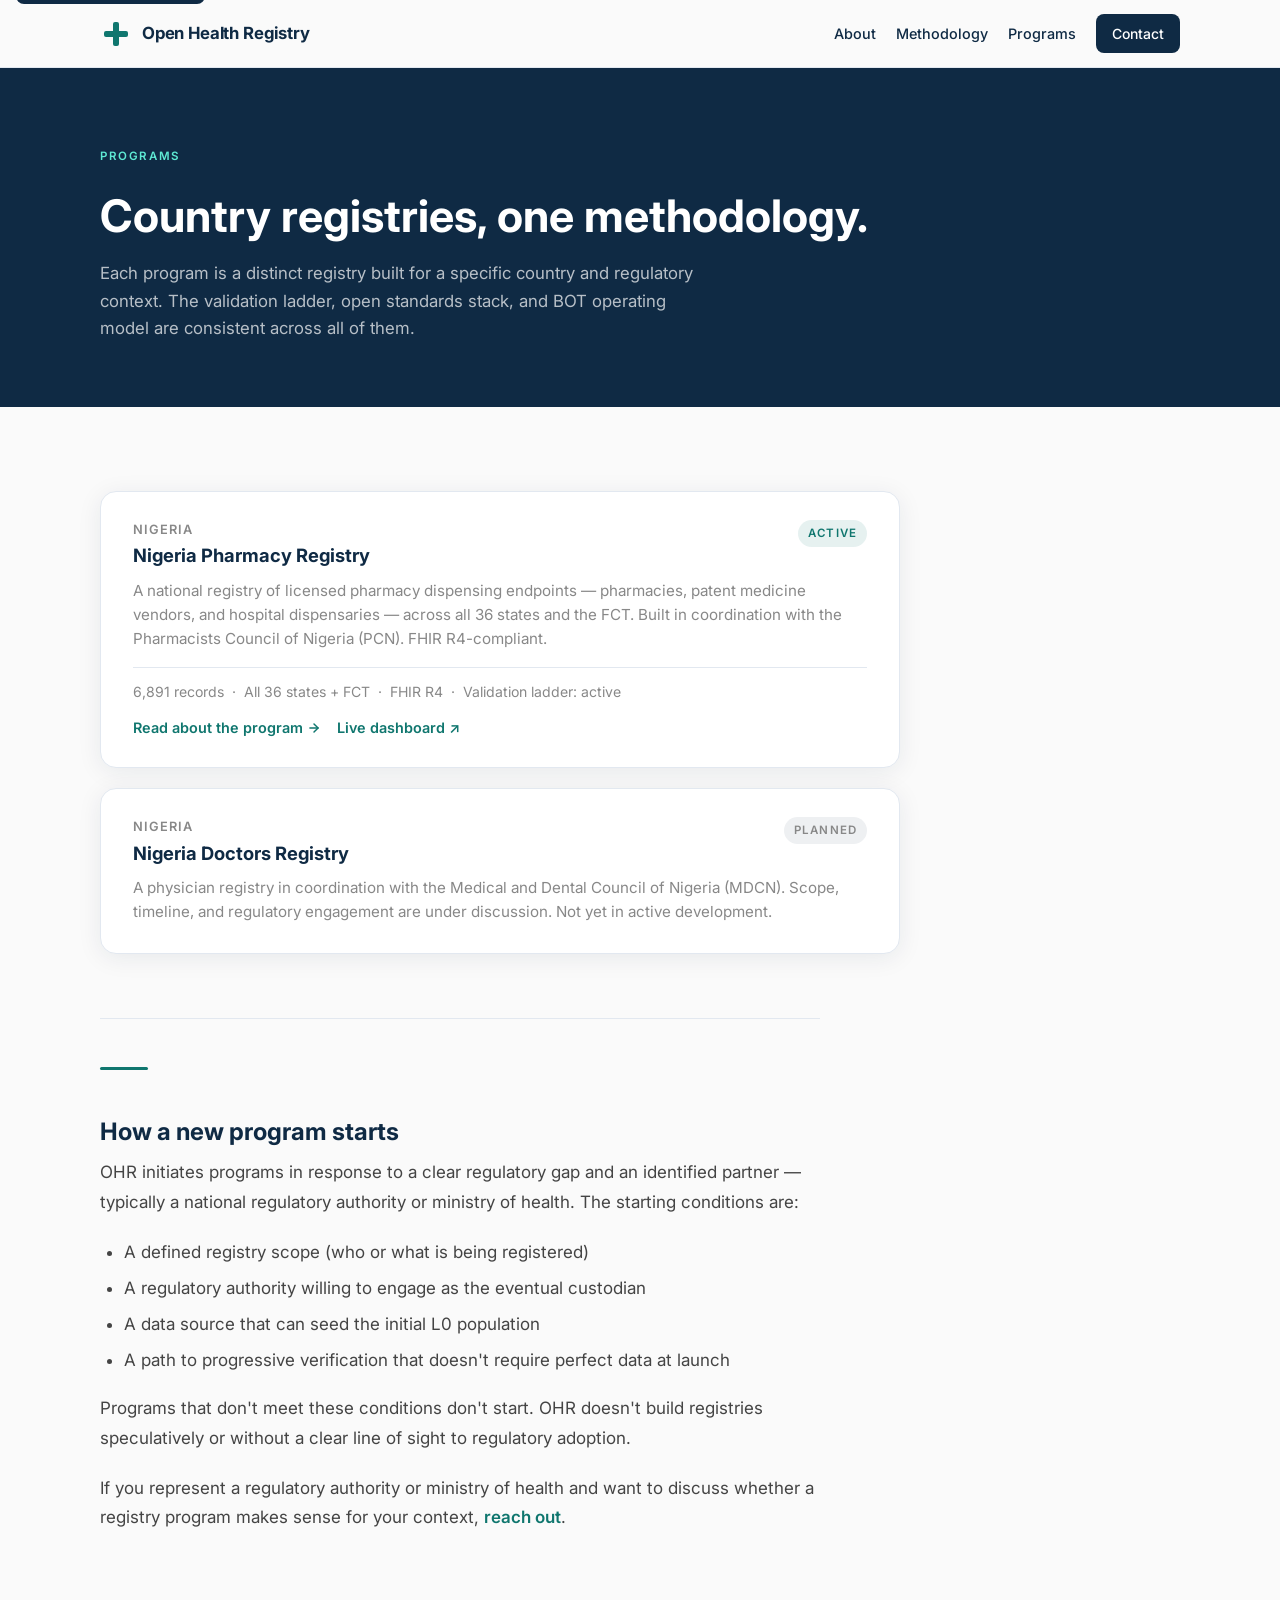
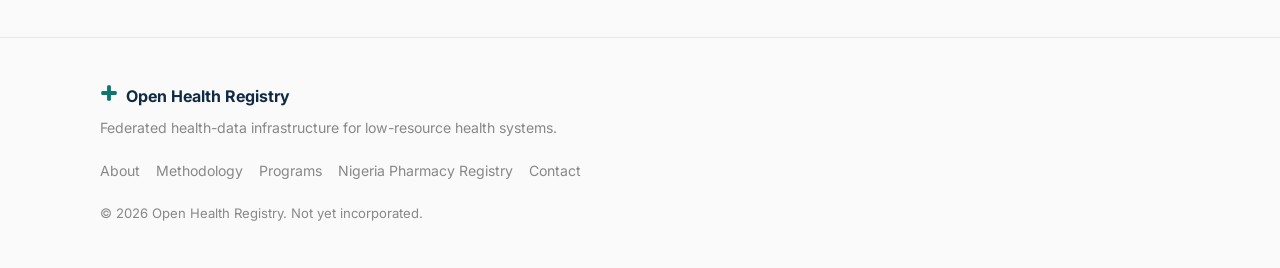
==== programs/index.html @ f9b53a75 "Initial OHR site — plain HTML/CSS/JS, all pages Scaffolds the full Open Health Registry brochureware" ====
<!DOCTYPE html>
<html lang="en">
<head>
  <meta charset="UTF-8">
  <meta name="viewport" content="width=device-width, initial-scale=1.0">
  <title>Programs — Open Health Registry</title>
  <meta name="description" content="OHR programs: country-specific health data registries built on the validation ladder and Build-Operate-Transfer model.">
  <link rel="canonical" href="https://openhealthregistry.org/programs/">
  <link rel="preconnect" href="https://fonts.googleapis.com">
  <link rel="preconnect" href="https://fonts.gstatic.com" crossorigin>
  <link href="https://fonts.googleapis.com/css2?family=Inter:wght@400;500;600;700&display=swap" rel="stylesheet">
  <script async src="https://www.googletagmanager.com/gtag/js?id=G-XXXXXXXXXX"></script>
  <script>window.dataLayer=window.dataLayer||[];function gtag(){dataLayer.push(arguments);}gtag('js',new Date());gtag('config','G-XXXXXXXXXX');</script>
  <link rel="stylesheet" href="../styles.css">
</head>
<body>

<a class="skip-link" href="#main">Skip to main content</a>

<header class="site-header">
  <div class="container">
    <div class="header-inner">
      <a href="/" class="brand" aria-label="Open Health Registry home">
        <span class="brand-cross" aria-hidden="true">
          <svg viewBox="0 0 28 28" fill="none"><rect x="11" y="2" width="6" height="24" rx="2" fill="currentColor"/><rect x="2" y="11" width="24" height="6" rx="2" fill="currentColor"/></svg>
        </span>
        Open Health Registry
      </a>
      <button class="nav-toggle" aria-label="Toggle navigation" aria-expanded="false">
        <span class="nav-toggle-bar"></span>
        <span class="nav-toggle-bar"></span>
        <span class="nav-toggle-bar"></span>
      </button>
      <nav class="site-nav" aria-label="Primary">
        <a href="/about.html">About</a>
        <a href="/methodology.html">Methodology</a>
        <a href="/programs/">Programs</a>
        <a href="/contact.html" class="nav-cta">Contact</a>
      </nav>
    </div>
  </div>
</header>

<main id="main">
  <section class="page-hero">
    <div class="container">
      <span class="eyebrow">Programs</span>
      <h1>Country registries, one methodology.</h1>
      <p>
        Each program is a distinct registry built for a specific country and
        regulatory context. The validation ladder, open standards stack, and
        BOT operating model are consistent across all of them.
      </p>
    </div>
  </section>

  <section class="section">
    <div class="container">
      <div style="display: grid; gap: 20px; max-width: 800px;">

        <!-- NPR -->
        <div class="program-card reveal">
          <div class="program-card-header">
            <div>
              <p style="font-size: 0.8rem; color: var(--muted); margin: 0 0 4px; text-transform: uppercase; letter-spacing: 0.08em; font-weight: 600;">Nigeria</p>
              <h3 style="margin: 0;">Nigeria Pharmacy Registry</h3>
            </div>
            <span class="program-tag">Active</span>
          </div>
          <p>
            A national registry of licensed pharmacy dispensing endpoints —
            pharmacies, patent medicine vendors, and hospital dispensaries —
            across all 36 states and the FCT. Built in coordination with the
            Pharmacists Council of Nigeria (PCN). FHIR R4-compliant.
          </p>
          <div class="program-stat">
            6,891 records &nbsp;·&nbsp; All 36 states + FCT &nbsp;·&nbsp; FHIR R4 &nbsp;·&nbsp; Validation ladder: active
          </div>
          <div style="display: flex; gap: 16px; align-items: center; flex-wrap: wrap;">
            <a href="/programs/nigeria-pharmacy-registry.html" class="text-link">
              Read about the program
              <svg width="14" height="14" viewBox="0 0 24 24" fill="none" stroke="currentColor" stroke-width="2.5" stroke-linecap="round" stroke-linejoin="round" aria-hidden="true"><path d="M5 12h14"/><path d="m12 5 7 7-7 7"/></svg>
            </a>
            <a href="https://openhealthregistry.org" class="text-link" target="_blank" rel="noopener">
              Live dashboard ↗
            </a>
          </div>
        </div>

        <!-- NDR (planned) -->
        <div class="program-card reveal">
          <div class="program-card-header">
            <div>
              <p style="font-size: 0.8rem; color: var(--muted); margin: 0 0 4px; text-transform: uppercase; letter-spacing: 0.08em; font-weight: 600;">Nigeria</p>
              <h3 style="margin: 0;">Nigeria Doctors Registry</h3>
            </div>
            <span class="program-tag planned">Planned</span>
          </div>
          <p>
            A physician registry in coordination with the Medical and Dental
            Council of Nigeria (MDCN). Scope, timeline, and regulatory
            engagement are under discussion. Not yet in active development.
          </p>
        </div>

      </div>

      <!-- How programs work -->
      <div class="prose reveal" style="margin-top: 64px; border-top: 1px solid var(--border); padding-top: 48px;">
        <span class="rule"></span>
        <h2>How a new program starts</h2>
        <p>
          OHR initiates programs in response to a clear regulatory gap and an
          identified partner — typically a national regulatory authority or ministry
          of health. The starting conditions are:
        </p>
        <ul>
          <li>A defined registry scope (who or what is being registered)</li>
          <li>A regulatory authority willing to engage as the eventual custodian</li>
          <li>A data source that can seed the initial L0 population</li>
          <li>A path to progressive verification that doesn't require perfect data at launch</li>
        </ul>
        <p>
          Programs that don't meet these conditions don't start. OHR doesn't build
          registries speculatively or without a clear line of sight to regulatory adoption.
        </p>
        <p>
          If you represent a regulatory authority or ministry of health and want to
          discuss whether a registry program makes sense for your context,
          <a href="/contact.html" style="color: var(--teal); font-weight: 600;">reach out</a>.
        </p>
      </div>
    </div>
  </section>
</main>

<footer class="site-footer">
  <div class="container">
    <div class="footer-inner">
      <div>
        <div class="footer-brand">
          <span style="color: var(--teal);" aria-hidden="true">
            <svg width="18" height="18" viewBox="0 0 28 28" fill="none"><rect x="11" y="2" width="6" height="24" rx="2" fill="currentColor"/><rect x="2" y="11" width="24" height="6" rx="2" fill="currentColor"/></svg>
          </span>
          Open Health Registry
        </div>
        <p class="footer-tagline">Federated health-data infrastructure for low-resource health systems.</p>
      </div>
      <nav class="footer-links" aria-label="Footer">
        <a href="/about.html">About</a>
        <a href="/methodology.html">Methodology</a>
        <a href="/programs/">Programs</a>
        <a href="/programs/nigeria-pharmacy-registry.html">Nigeria Pharmacy Registry</a>
        <a href="/contact.html">Contact</a>
      </nav>
      <p class="footer-copy">&copy; <span id="yr"></span> Open Health Registry. Not yet incorporated.</p>
    </div>
  </div>
</footer>

<script>document.getElementById("yr").textContent = new Date().getFullYear();</script>
<script src="../script.js"></script>
</body>
</html>
---- styles.css ----
:root {
  color-scheme: light;
  --bg: #fafafa;
  --surface: #f0f4f8;
  --ink: #0f2a44;
  --body: #444444;
  --muted: #888888;
  --brand-navy: #0f2a44;
  --brand-navy-rgb: 15, 42, 68;
  --teal: #0f766e;
  --teal-rgb: 15, 118, 110;
  --teal-soft: #5eead4;
  --white-rgb: 255, 255, 255;
  --border: #e2e8f0;
  --shadow: 0 4px 24px rgba(15, 42, 68, 0.08);
  --radius: 16px;
  --container: 1080px;
  --content-column: 720px;
  --gap: 24px;
  font-synthesis: none;
  text-rendering: optimizeLegibility;
  -webkit-font-smoothing: antialiased;
}

*,
*::before,
*::after {
  box-sizing: border-box;
}

html {
  scroll-behavior: smooth;
}

body {
  margin: 0;
  font-family: "Inter", system-ui, -apple-system, sans-serif;
  font-size: 17px;
  color: var(--body);
  background: var(--bg);
  line-height: 1.65;
}

a {
  color: inherit;
  text-decoration: none;
}

img {
  max-width: 100%;
  display: block;
}

h1, h2, h3, h4 {
  font-family: "Inter", system-ui, sans-serif;
  color: var(--brand-navy);
  line-height: 1.2;
}

.sr-only {
  position: absolute;
  width: 1px;
  height: 1px;
  padding: 0;
  margin: -1px;
  overflow: hidden;
  clip: rect(0, 0, 0, 0);
  border: 0;
}

/* ── Layout ──────────────────────────────────────────── */

.container {
  width: min(100% - 32px, var(--container));
  margin: 0 auto;
}

.skip-link {
  position: absolute;
  top: -40px;
  left: 16px;
  background: var(--ink);
  color: white;
  padding: 8px 12px;
  border-radius: 8px;
  transition: top 0.2s ease;
  z-index: 999;
}

.skip-link:focus {
  top: 16px;
}

/* ── Header / Nav ────────────────────────────────────── */

.site-header {
  position: sticky;
  top: 0;
  background: rgba(250, 250, 250, 0.95);
  border-bottom: 1px solid var(--border);
  backdrop-filter: blur(10px);
  z-index: 50;
}

.header-inner {
  display: flex;
  align-items: center;
  justify-content: space-between;
  gap: var(--gap);
  padding: 14px 0;
}

.brand {
  display: flex;
  align-items: center;
  gap: 10px;
  font-weight: 700;
  color: var(--brand-navy);
  font-size: 1.05rem;
  letter-spacing: -0.01em;
  flex: 0 0 auto;
}

.brand-cross {
  display: inline-flex;
  align-items: center;
  justify-content: center;
  width: 32px;
  height: 32px;
  color: var(--teal);
}

.brand-cross svg {
  width: 28px;
  height: 28px;
}

.site-nav {
  display: flex;
  align-items: center;
  gap: 20px;
}

.site-nav a {
  font-size: 0.9rem;
  color: var(--brand-navy);
  font-weight: 500;
  transition: color 0.15s;
}

.site-nav a:hover,
.site-nav a:focus {
  color: var(--teal);
}

.nav-cta {
  background: var(--brand-navy);
  color: white !important;
  padding: 8px 16px;
  border-radius: 8px;
  font-size: 0.875rem !important;
  transition: background 0.15s !important;
}

.nav-cta:hover {
  background: #163a5d !important;
  color: white !important;
}

.nav-toggle {
  display: none;
  background: none;
  border: 1px solid var(--border);
  border-radius: 10px;
  padding: 8px 10px;
  cursor: pointer;
}

.nav-toggle-bar {
  display: block;
  width: 18px;
  height: 2px;
  margin: 4px 0;
  background: var(--ink);
  border-radius: 2px;
}

/* ── Hero ────────────────────────────────────────────── */

.hero {
  background: var(--brand-navy);
  color: white;
  padding: 100px 0 88px;
}

.hero-inner {
  max-width: var(--content-column);
}

.eyebrow {
  display: inline-block;
  text-transform: uppercase;
  letter-spacing: 0.14em;
  font-size: 0.72rem;
  font-weight: 600;
  color: var(--teal-soft);
  margin-bottom: 16px;
}

.hero h1 {
  font-size: clamp(2.2rem, 4vw, 3.2rem);
  line-height: 1.1;
  color: white;
  margin: 0 0 20px;
}

.hero-sub {
  font-size: 1.15rem;
  color: rgba(255,255,255,0.75);
  margin: 0 0 32px;
  max-width: 600px;
  line-height: 1.6;
}

.hero-actions {
  display: flex;
  flex-wrap: wrap;
  gap: 12px;
}

/* ── Buttons ─────────────────────────────────────────── */

.button {
  display: inline-flex;
  align-items: center;
  justify-content: center;
  padding: 12px 22px;
  border-radius: 10px;
  font-weight: 600;
  font-size: 0.95rem;
  transition: transform 0.15s ease, box-shadow 0.15s ease, background 0.15s ease;
  cursor: pointer;
  border: none;
}

.button.primary {
  background: white;
  color: var(--brand-navy);
}

.button.primary:hover {
  transform: translateY(-1px);
  box-shadow: 0 6px 20px rgba(0,0,0,0.15);
}

.button.outline {
  background: transparent;
  color: white;
  border: 1px solid rgba(255,255,255,0.4);
}

.button.outline:hover {
  background: rgba(255,255,255,0.08);
  transform: translateY(-1px);
}

.button.filled {
  background: var(--brand-navy);
  color: white;
}

.button.filled:hover {
  background: #163a5d;
  transform: translateY(-1px);
}

.button.teal {
  background: var(--teal);
  color: white;
}

.button.teal:hover {
  background: #0d635c;
  transform: translateY(-1px);
}

/* ── Sections ────────────────────────────────────────── */

.section {
  padding: 84px 0;
}

.section.surface {
  background: var(--surface);
}

.section.navy {
  background: var(--brand-navy);
  color: white;
}

.section.navy h2,
.section.navy h3 {
  color: white;
}

.section.navy .eyebrow {
  color: var(--teal-soft);
}

.section-header {
  max-width: var(--content-column);
  margin: 0 0 48px;
}

.section-header h2 {
  font-size: clamp(1.6rem, 3vw, 2.2rem);
  margin: 8px 0 16px;
}

.section-header p {
  font-size: 1.05rem;
  color: var(--muted);
  margin: 0;
  line-height: 1.7;
}

.section.navy .section-header p {
  color: rgba(255,255,255,0.65);
}

/* ── Rule divider ────────────────────────────────────── */

.rule {
  display: block;
  width: 48px;
  height: 3px;
  background: var(--teal);
  border-radius: 999px;
  margin: 0 0 20px;
}

/* ── Three-pillar grid ───────────────────────────────── */

.pillar-grid {
  display: grid;
  gap: 20px;
  grid-template-columns: repeat(auto-fit, minmax(240px, 1fr));
}

.pillar-card {
  background: white;
  border: 1px solid var(--border);
  border-radius: var(--radius);
  padding: 28px;
  box-shadow: var(--shadow);
}

.pillar-icon {
  width: 44px;
  height: 44px;
  border-radius: 12px;
  background: rgba(var(--teal-rgb), 0.1);
  color: var(--teal);
  display: inline-flex;
  align-items: center;
  justify-content: center;
  margin-bottom: 16px;
}

.pillar-icon svg {
  width: 22px;
  height: 22px;
}

.pillar-card h3 {
  font-size: 1.05rem;
  margin: 0 0 8px;
}

.pillar-card p {
  margin: 0;
  color: var(--muted);
  font-size: 0.95rem;
  line-height: 1.6;
}

/* ── BOT model ───────────────────────────────────────── */

.bot-steps {
  display: grid;
  gap: 0;
  counter-reset: bot;
}

.bot-step {
  display: grid;
  grid-template-columns: 56px 1fr;
  gap: 20px;
  padding: 28px 0;
  border-bottom: 1px solid rgba(255,255,255,0.1);
}

.bot-step:last-child {
  border-bottom: none;
}

.bot-num {
  width: 40px;
  height: 40px;
  border-radius: 50%;
  border: 2px solid var(--teal);
  color: var(--teal-soft);
  font-weight: 700;
  font-size: 0.9rem;
  display: inline-flex;
  align-items: center;
  justify-content: center;
  flex-shrink: 0;
  margin-top: 2px;
}

.bot-step h3 {
  font-size: 1rem;
  margin: 0 0 6px;
  color: white;
}

.bot-step p {
  margin: 0;
  color: rgba(255,255,255,0.65);
  font-size: 0.95rem;
  line-height: 1.6;
}

/* ── Programs strip ──────────────────────────────────── */

.program-card {
  background: white;
  border: 1px solid var(--border);
  border-radius: var(--radius);
  padding: 28px 32px;
  box-shadow: var(--shadow);
  display: grid;
  gap: 12px;
}

.program-card-header {
  display: flex;
  align-items: flex-start;
  justify-content: space-between;
  gap: 16px;
}

.program-tag {
  display: inline-block;
  font-size: 0.72rem;
  font-weight: 600;
  text-transform: uppercase;
  letter-spacing: 0.1em;
  padding: 4px 10px;
  border-radius: 999px;
  background: rgba(var(--teal-rgb), 0.1);
  color: var(--teal);
}

.program-tag.planned {
  background: rgba(var(--brand-navy-rgb), 0.07);
  color: var(--muted);
}

.program-card h3 {
  font-size: 1.15rem;
  margin: 0;
}

.program-card p {
  margin: 0;
  color: var(--muted);
  font-size: 0.95rem;
  line-height: 1.6;
}

.program-stat {
  font-size: 0.88rem;
  color: var(--muted);
  border-top: 1px solid var(--border);
  padding-top: 12px;
  margin-top: 4px;
}

.text-link {
  color: var(--teal);
  font-weight: 600;
  font-size: 0.9rem;
  display: inline-flex;
  align-items: center;
  gap: 4px;
  transition: color 0.15s;
}

.text-link:hover {
  color: #0d635c;
}

/* ── Validation ladder ───────────────────────────────── */

.ladder {
  display: grid;
  gap: 0;
  border: 1px solid var(--border);
  border-radius: var(--radius);
  overflow: hidden;
}

.ladder-rung {
  display: grid;
  grid-template-columns: 64px 1fr;
  gap: 0;
  border-bottom: 1px solid var(--border);
}

.ladder-rung:last-child {
  border-bottom: none;
}

.ladder-level {
  background: var(--brand-navy);
  color: var(--teal-soft);
  font-weight: 700;
  font-size: 0.85rem;
  display: flex;
  align-items: center;
  justify-content: center;
  padding: 20px 0;
}

.ladder-body {
  padding: 20px 24px;
  background: white;
}

.ladder-body strong {
  display: block;
  color: var(--brand-navy);
  margin-bottom: 4px;
  font-size: 0.95rem;
}

.ladder-body span {
  color: var(--muted);
  font-size: 0.9rem;
}

/* ── Page hero (inner pages) ─────────────────────────── */

.page-hero {
  background: var(--brand-navy);
  color: white;
  padding: 72px 0 64px;
}

.page-hero .eyebrow {
  color: var(--teal-soft);
}

.page-hero h1 {
  color: white;
  font-size: clamp(1.8rem, 3.5vw, 2.8rem);
  margin: 8px 0 16px;
}

.page-hero p {
  color: rgba(255,255,255,0.7);
  font-size: 1.05rem;
  max-width: 600px;
  margin: 0;
  line-height: 1.65;
}

/* ── Prose / content pages ───────────────────────────── */

.prose {
  max-width: var(--content-column);
}

.prose h2 {
  font-size: 1.5rem;
  margin: 48px 0 12px;
}

.prose h2:first-child {
  margin-top: 0;
}

.prose h3 {
  font-size: 1.15rem;
  margin: 32px 0 8px;
}

.prose p {
  margin: 0 0 20px;
  line-height: 1.75;
}

.prose ul {
  padding-left: 24px;
  margin: 0 0 20px;
}

.prose li {
  margin-bottom: 8px;
  line-height: 1.65;
}

/* ── Standards grid ──────────────────────────────────── */

.standards-grid {
  display: grid;
  gap: 16px;
  grid-template-columns: repeat(auto-fit, minmax(200px, 1fr));
}

.standard-item {
  background: white;
  border: 1px solid var(--border);
  border-radius: 12px;
  padding: 20px;
}

.standard-item code {
  display: block;
  font-family: "Menlo", "Monaco", monospace;
  font-size: 0.85rem;
  color: var(--teal);
  margin-bottom: 6px;
}

.standard-item p {
  margin: 0;
  font-size: 0.9rem;
  color: var(--muted);
}

/* ── Contact form ────────────────────────────────────── */

.contact-layout {
  display: grid;
  gap: 48px;
  grid-template-columns: 1fr 1.4fr;
  align-items: start;
}

.contact-info h2 {
  font-size: 1.6rem;
  margin: 8px 0 16px;
}

.contact-info p {
  color: var(--muted);
  line-height: 1.7;
  margin: 0 0 24px;
}

.contact-detail {
  display: flex;
  align-items: center;
  gap: 10px;
  font-size: 0.9rem;
  color: var(--muted);
  margin-bottom: 10px;
}

.contact-detail a {
  color: var(--teal);
}

.contact-form {
  background: white;
  border: 1px solid var(--border);
  border-radius: var(--radius);
  padding: 32px;
  box-shadow: var(--shadow);
  display: grid;
  gap: 18px;
}

.form-row {
  display: grid;
  gap: 18px;
  grid-template-columns: 1fr 1fr;
}

label {
  display: grid;
  gap: 6px;
  font-weight: 600;
  font-size: 0.875rem;
  color: var(--brand-navy);
}

input,
textarea,
select {
  padding: 11px 14px;
  border-radius: 10px;
  border: 1px solid var(--border);
  font-family: inherit;
  font-size: 0.95rem;
  color: var(--ink);
  background: var(--bg);
  transition: border-color 0.15s;
}

input:focus,
textarea:focus,
select:focus {
  outline: none;
  border-color: var(--teal);
}

textarea {
  resize: vertical;
  min-height: 120px;
}

.form-note {
  font-size: 0.82rem;
  color: var(--muted);
  margin: 0;
}

.form-status {
  font-size: 0.9rem;
  color: var(--teal);
  margin: 0;
  min-height: 1.2em;
}

.form-status.is-error {
  color: #ef4444;
}

/* ── About / founder ─────────────────────────────────── */

.founder-block {
  display: grid;
  grid-template-columns: auto 1fr;
  gap: 28px;
  align-items: start;
  background: white;
  border: 1px solid var(--border);
  border-radius: var(--radius);
  padding: 28px;
  box-shadow: var(--shadow);
}

.founder-photo {
  width: 100px;
  height: 130px;
  border-radius: 14px;
  overflow: hidden;
  background: var(--surface);
  border: 1px solid var(--border);
  flex-shrink: 0;
}

.founder-photo img {
  width: 100%;
  height: 100%;
  object-fit: cover;
  object-position: center top;
}

.founder-name {
  font-weight: 700;
  font-size: 1.05rem;
  color: var(--brand-navy);
  margin: 0 0 4px;
}

.founder-title {
  color: var(--muted);
  font-size: 0.9rem;
  margin: 0 0 12px;
}

.founder-bio {
  color: var(--body);
  font-size: 0.95rem;
  line-height: 1.7;
  margin: 0;
}

/* ── Stat bar ────────────────────────────────────────── */

.stat-bar {
  display: flex;
  flex-wrap: wrap;
  gap: 40px;
  padding: 36px 0;
  border-top: 1px solid var(--border);
  border-bottom: 1px solid var(--border);
}

.stat-item strong {
  display: block;
  font-size: 2rem;
  font-weight: 700;
  color: var(--brand-navy);
  line-height: 1;
  margin-bottom: 4px;
}

.stat-item span {
  font-size: 0.88rem;
  color: var(--muted);
}

/* ── Status notice ───────────────────────────────────── */

.status-notice {
  background: rgba(var(--teal-rgb), 0.06);
  border: 1px solid rgba(var(--teal-rgb), 0.2);
  border-radius: 12px;
  padding: 16px 20px;
  font-size: 0.9rem;
  color: var(--body);
  line-height: 1.6;
}

.status-notice strong {
  color: var(--teal);
}

/* ── Footer ──────────────────────────────────────────── */

.site-footer {
  padding: 44px 0;
  border-top: 1px solid var(--border);
  background: var(--bg);
}

.footer-inner {
  display: grid;
  gap: 20px;
}

.footer-brand {
  font-weight: 700;
  color: var(--brand-navy);
  font-size: 1rem;
  display: inline-flex;
  align-items: center;
  gap: 8px;
}

.footer-tagline {
  color: var(--muted);
  font-size: 0.88rem;
  margin: 6px 0 0;
}

.footer-links {
  display: flex;
  flex-wrap: wrap;
  gap: 16px;
}

.footer-links a {
  font-size: 0.88rem;
  color: var(--muted);
  transition: color 0.15s;
}

.footer-links a:hover {
  color: var(--teal);
}

.footer-copy {
  font-size: 0.82rem;
  color: var(--muted);
  margin: 0;
}

/* ── Reveal animations ───────────────────────────────── */

html.reveal-ready .reveal {
  opacity: 0;
  transform: translateY(16px);
  transition: opacity 0.45s ease, transform 0.45s ease;
}

html.reveal-ready .reveal.visible {
  opacity: 1;
  transform: none;
}

/* ── Responsive ──────────────────────────────────────── */

@media (max-width: 860px) {
  .nav-toggle {
    display: inline-flex;
    flex-direction: column;
    align-items: center;
    justify-content: center;
  }

  .site-nav {
    position: absolute;
    right: 16px;
    top: 68px;
    flex-direction: column;
    align-items: flex-start;
    padding: 16px;
    background: white;
    border: 1px solid var(--border);
    border-radius: 14px;
    box-shadow: var(--shadow);
    min-width: 200px;
    max-height: 0;
    opacity: 0;
    overflow: hidden;
    pointer-events: none;
    transition: max-height 0.25s ease, opacity 0.25s ease;
  }

  .site-nav.is-open {
    max-height: 320px;
    opacity: 1;
    pointer-events: auto;
  }

  .contact-layout {
    grid-template-columns: 1fr;
  }

  .form-row {
    grid-template-columns: 1fr;
  }

  .founder-block {
    grid-template-columns: 1fr;
  }
}

@media (max-width: 600px) {
  .hero {
    padding: 64px 0 60px;
  }

  .page-hero {
    padding: 56px 0 48px;
  }

  .section {
    padding: 60px 0;
  }

  .bot-step {
    grid-template-columns: 40px 1fr;
    gap: 14px;
  }

  .ladder-rung {
    grid-template-columns: 52px 1fr;
  }

  .stat-bar {
    gap: 24px;
  }
}
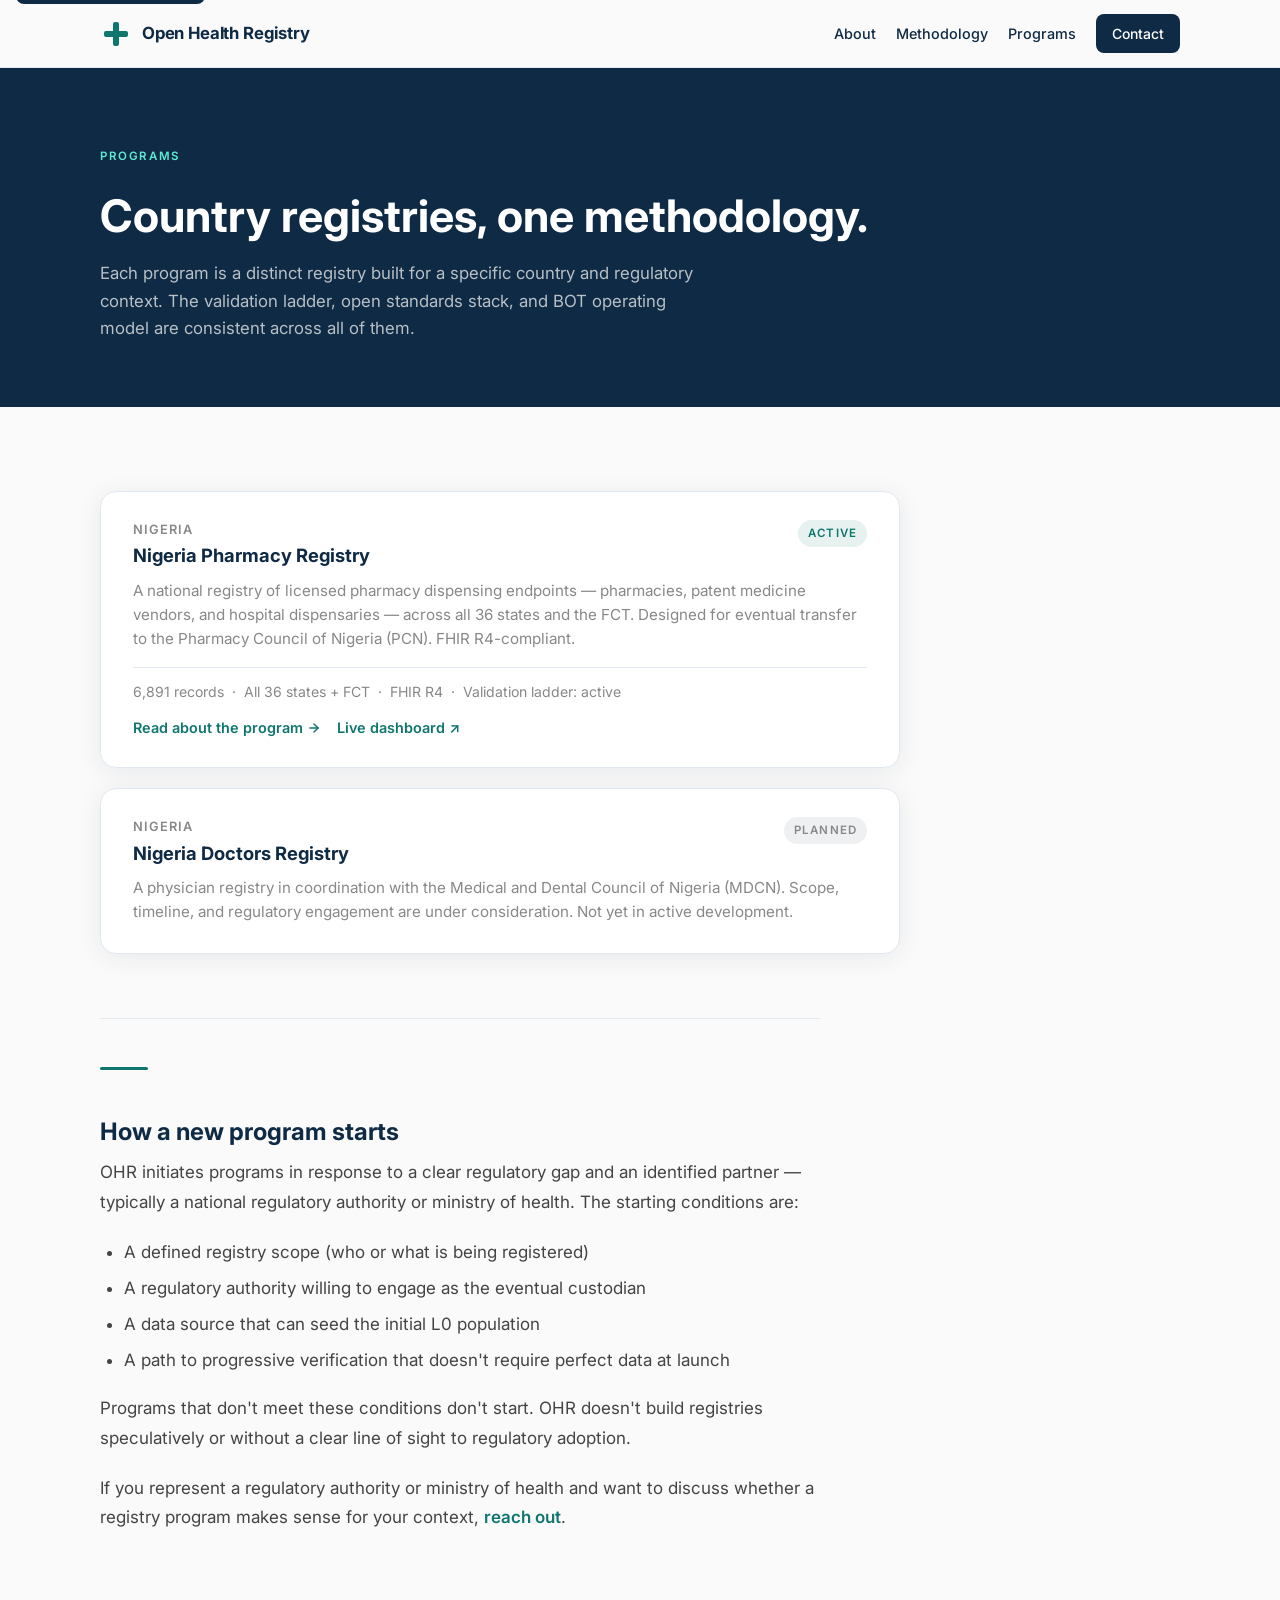
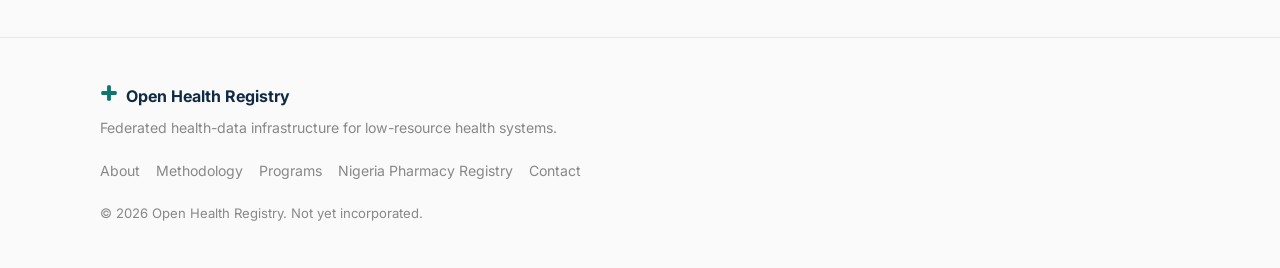
==== commit 2c082f9b: "Correct regulator name and soften partnership/status claims - Fix "Pharmacists Council of Nigeria" →" ====
--- a/programs/index.html
+++ b/programs/index.html
@@ -70,8 +70,8 @@
           <p>
             A national registry of licensed pharmacy dispensing endpoints —
             pharmacies, patent medicine vendors, and hospital dispensaries —
-            across all 36 states and the FCT. Built in coordination with the
-            Pharmacists Council of Nigeria (PCN). FHIR R4-compliant.
+            across all 36 states and the FCT. Designed for eventual transfer to the
+            Pharmacy Council of Nigeria (PCN). FHIR R4-compliant.
           </p>
           <div class="program-stat">
             6,891 records &nbsp;·&nbsp; All 36 states + FCT &nbsp;·&nbsp; FHIR R4 &nbsp;·&nbsp; Validation ladder: active
@@ -81,7 +81,7 @@
               Read about the program
               <svg width="14" height="14" viewBox="0 0 24 24" fill="none" stroke="currentColor" stroke-width="2.5" stroke-linecap="round" stroke-linejoin="round" aria-hidden="true"><path d="M5 12h14"/><path d="m12 5 7 7-7 7"/></svg>
             </a>
-            <a href="https://openhealthregistry.org" class="text-link" target="_blank" rel="noopener">
+            <a href="https://npr.openhealthregistry.org" class="text-link" target="_blank" rel="noopener">
               Live dashboard ↗
             </a>
           </div>
@@ -99,7 +99,7 @@
           <p>
             A physician registry in coordination with the Medical and Dental
             Council of Nigeria (MDCN). Scope, timeline, and regulatory
-            engagement are under discussion. Not yet in active development.
+            engagement are under consideration. Not yet in active development.
           </p>
         </div>
 
